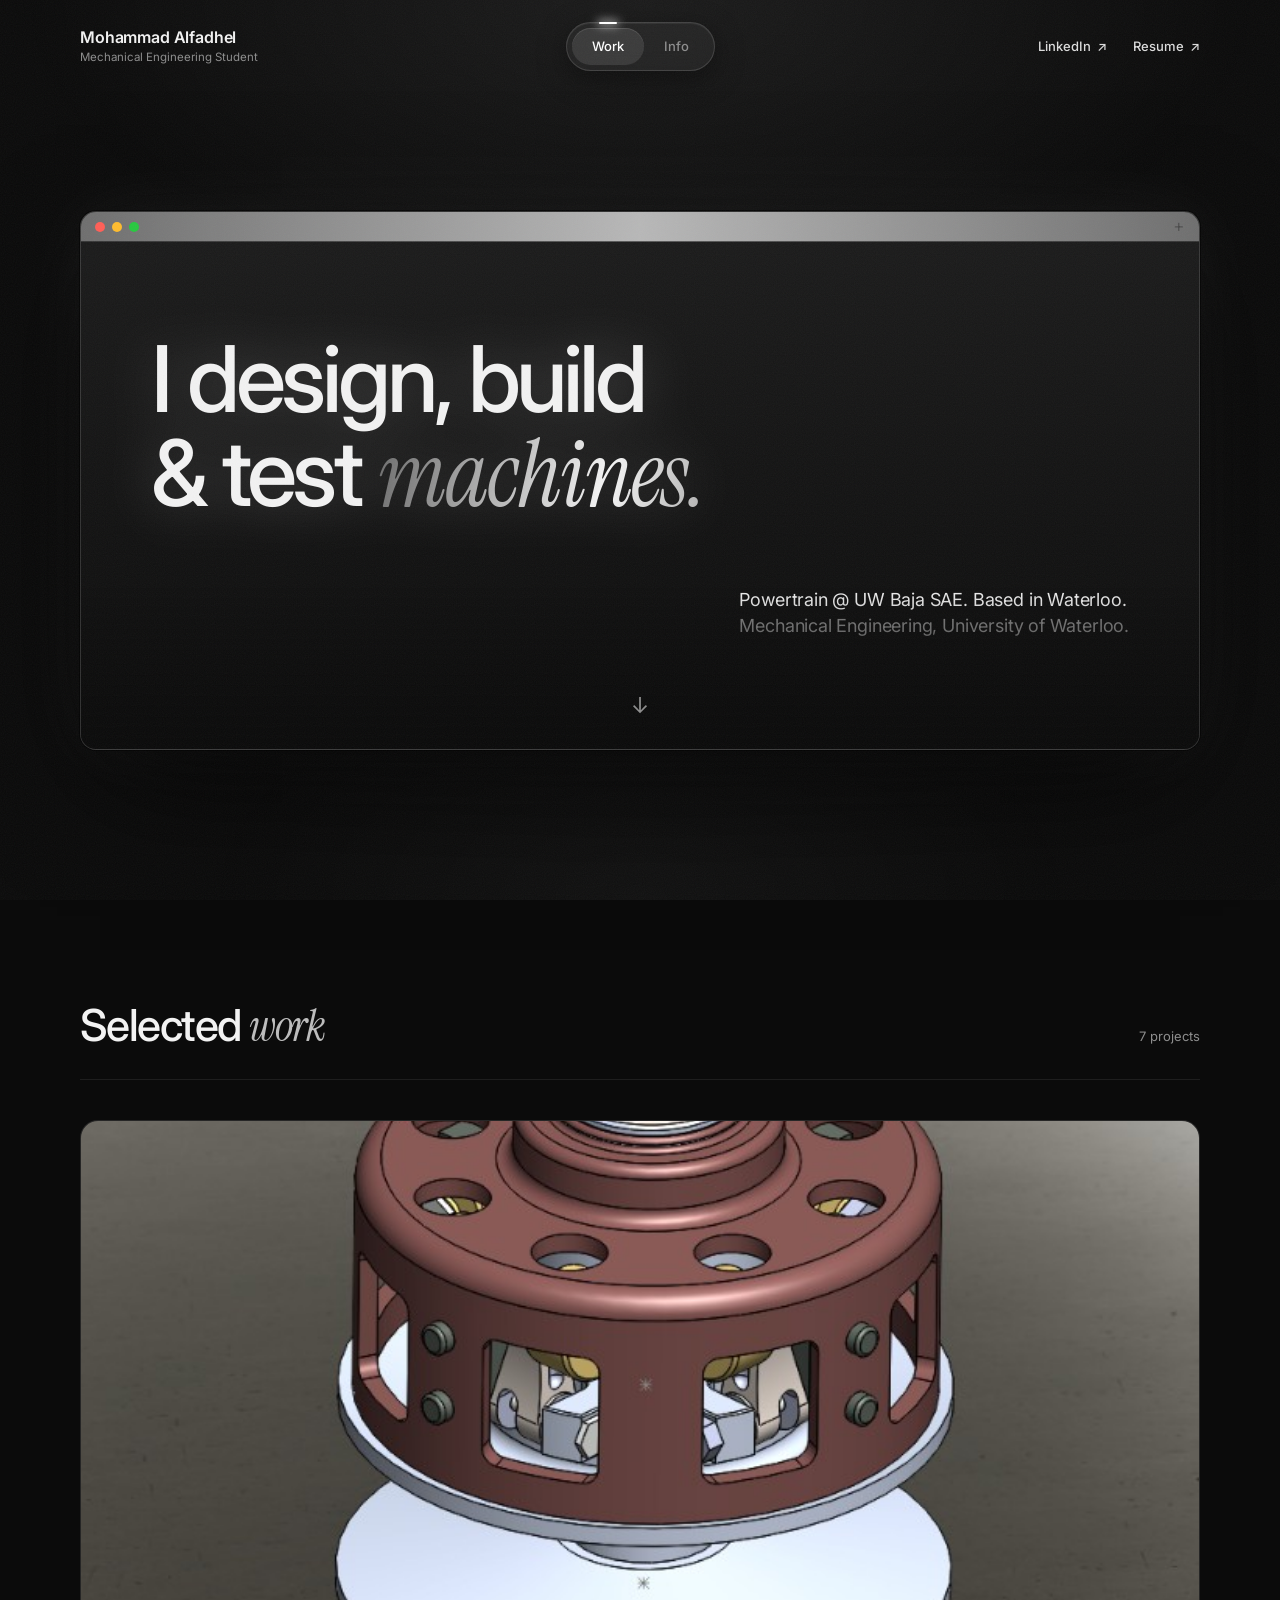
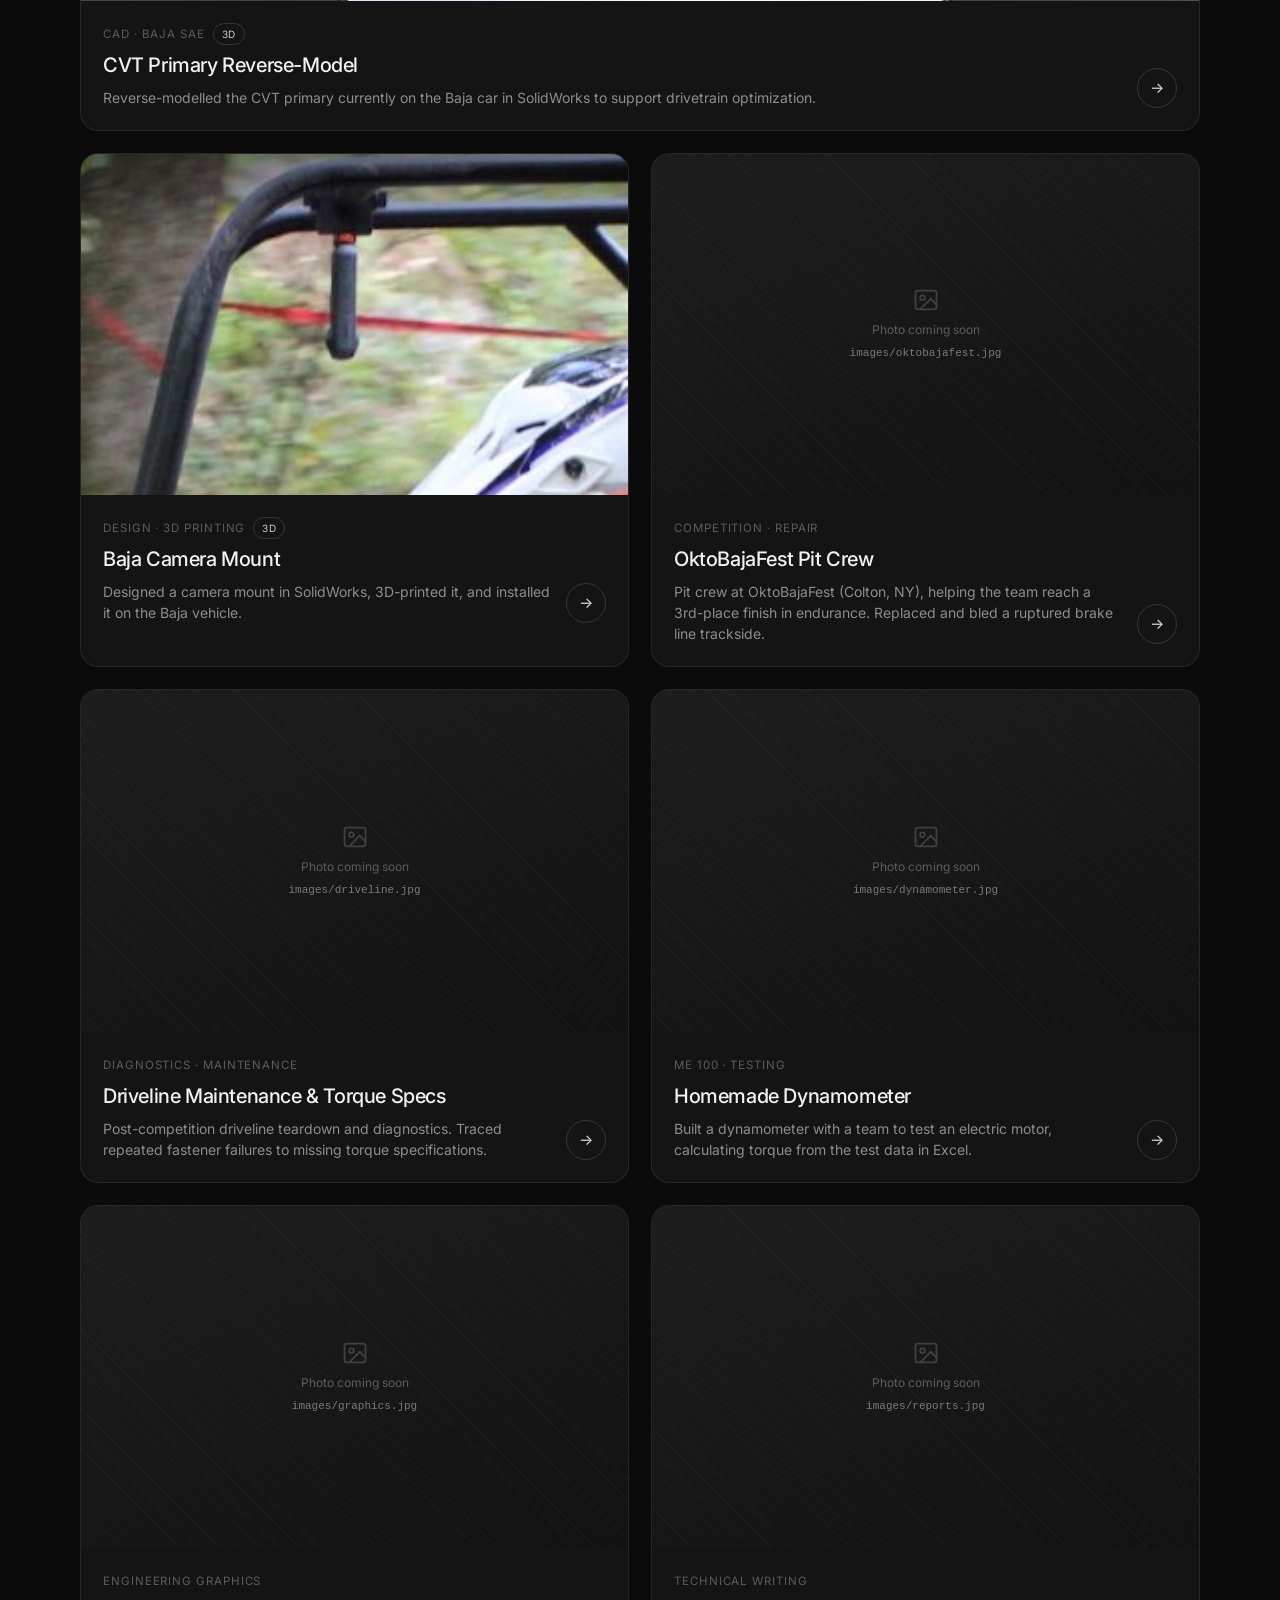
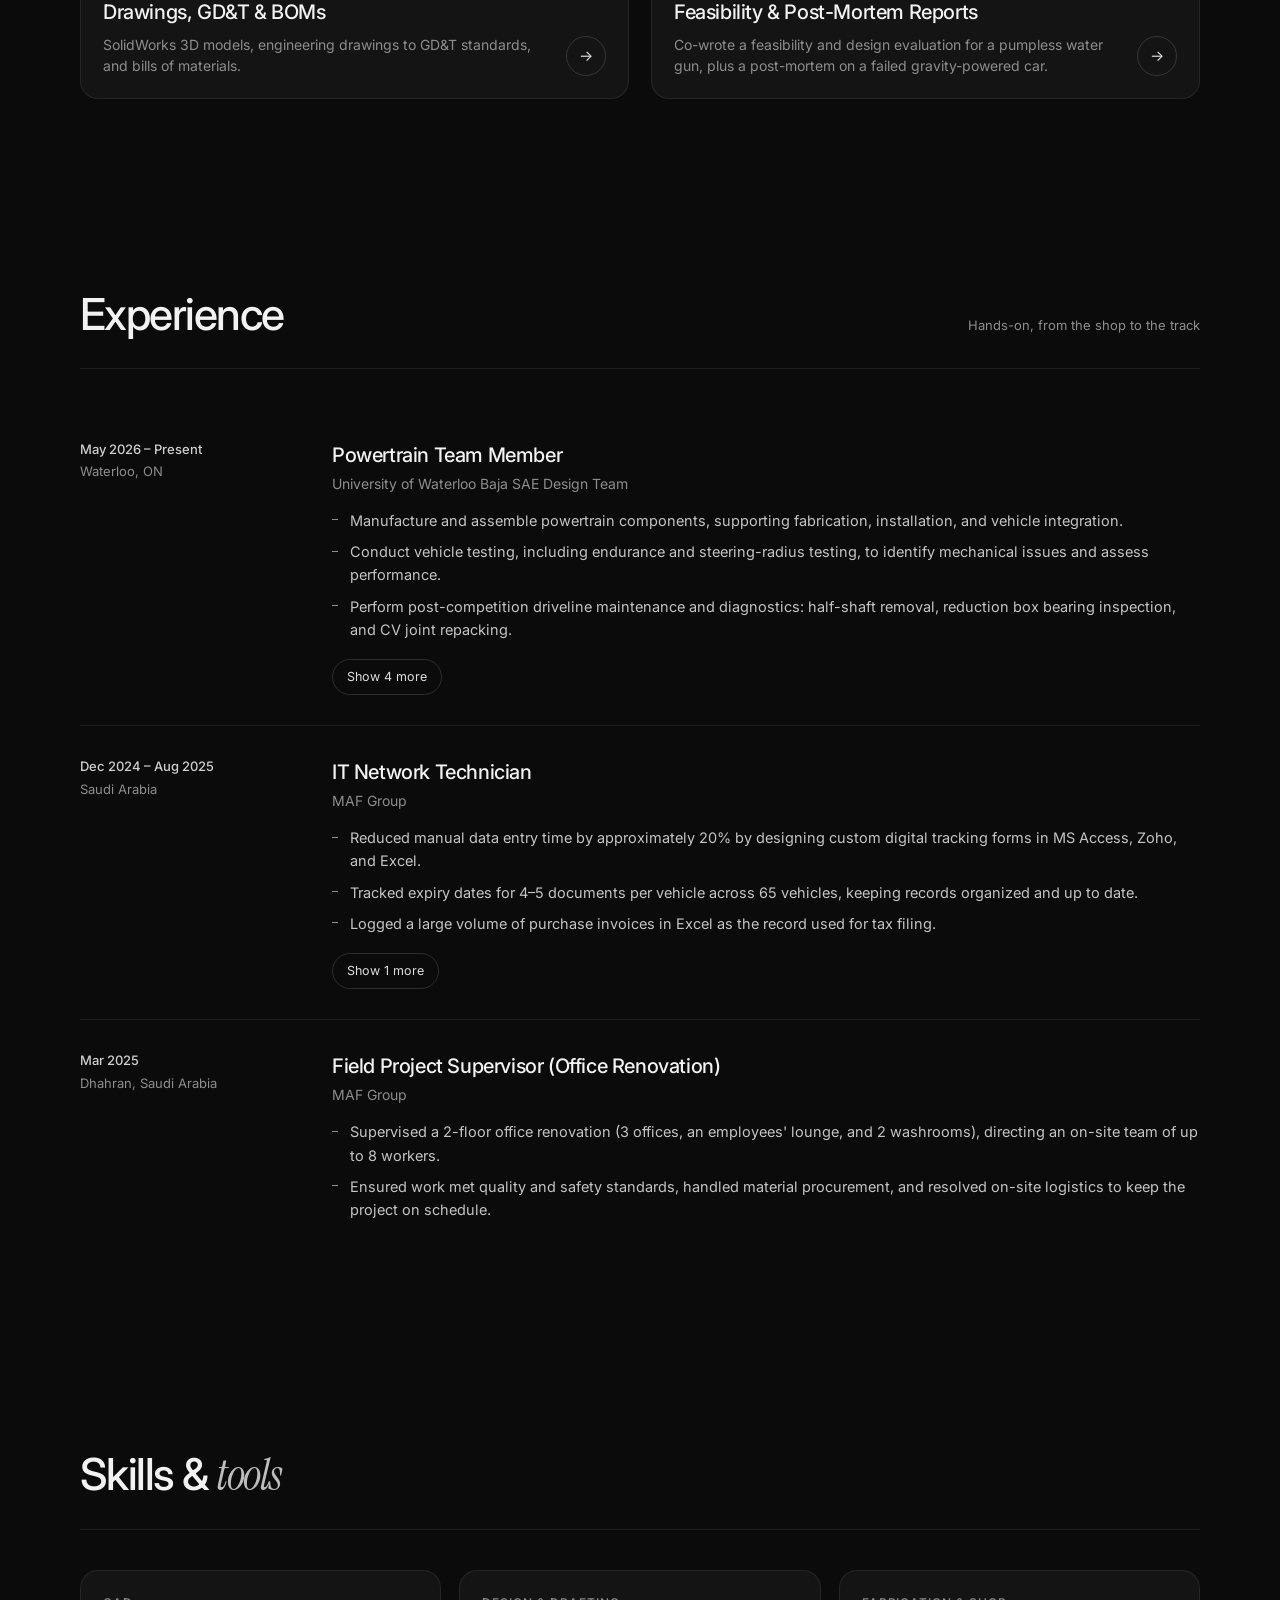
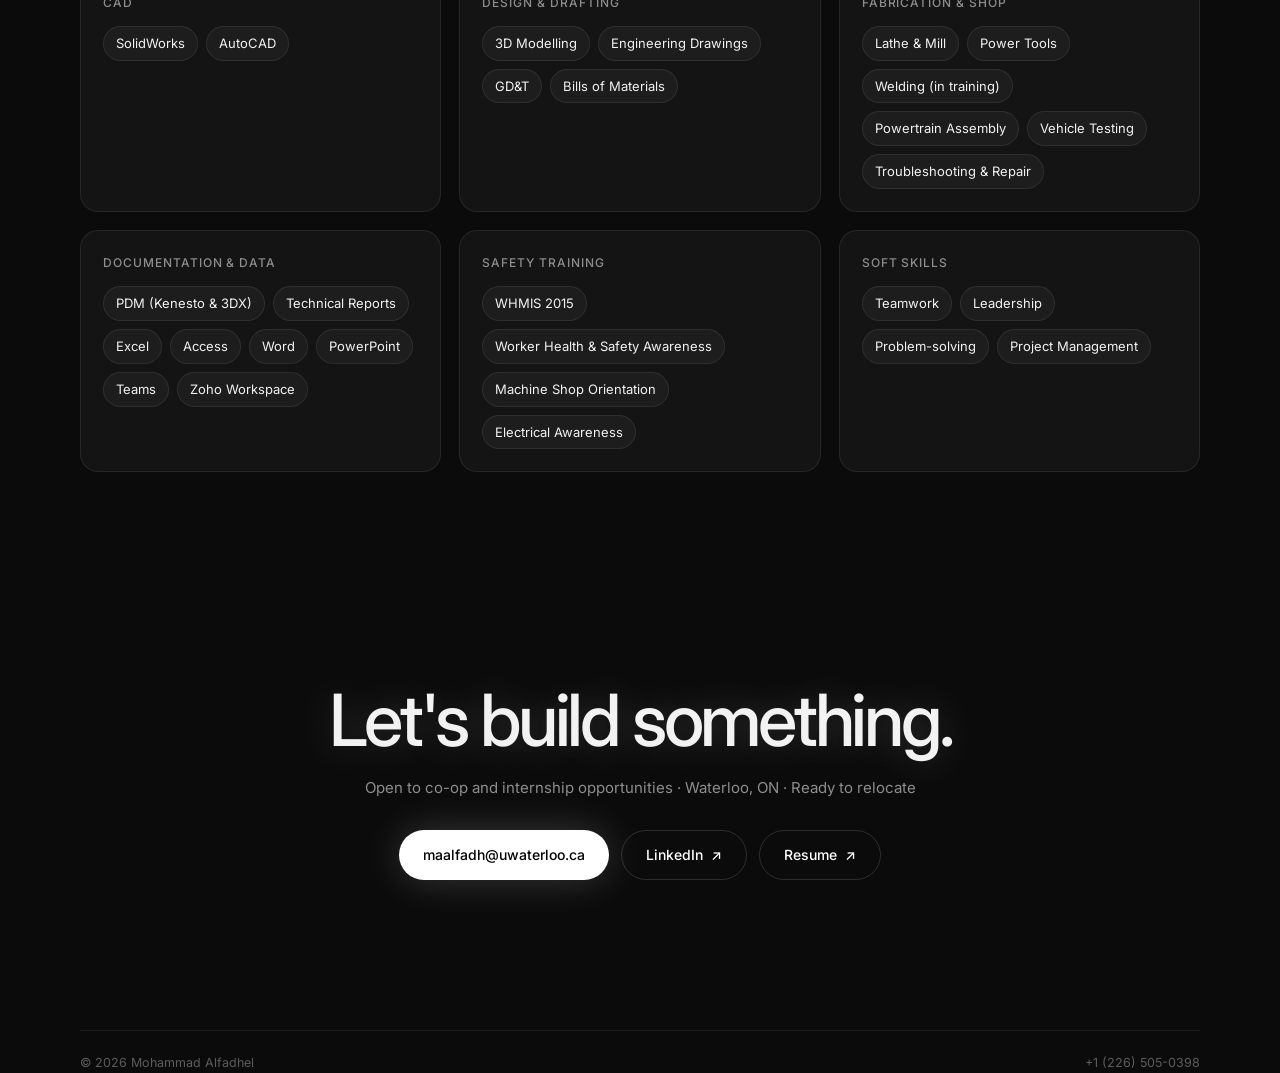
==== index.html @ 616f3f87 "Add files via upload" ====
<!doctype html>
<html lang="en">
<head>
  <meta charset="utf-8">
  <meta name="viewport" content="width=device-width, initial-scale=1">
  <title>Mohammad Alfadhel — Mechanical Engineering</title>
  <meta name="description" content="Portfolio of Mohammad Alfadhel, Mechanical Engineering student at the University of Waterloo and Baja SAE powertrain team member.">
  <link rel="icon" href="data:image/svg+xml,%3Csvg xmlns='http://www.w3.org/2000/svg' viewBox='0 0 32 32'%3E%3Crect width='32' height='32' rx='8' fill='%23111'/%3E%3Ctext x='16' y='22' font-family='Georgia' font-style='italic' font-size='18' fill='white' text-anchor='middle'%3EM%3C/text%3E%3C/svg%3E">
  <link rel="preconnect" href="https://fonts.googleapis.com">
  <link rel="preconnect" href="https://fonts.gstatic.com" crossorigin>
  <link href="https://fonts.googleapis.com/css2?family=Inter:wght@300;400;500;600&family=Instrument+Serif:ital@0;1&display=swap" rel="stylesheet">
  <link rel="stylesheet" href="css/style.css">
</head>
<body data-page="home">
  <header class="site-header" id="header"></header>

  <main>
    <section class="hero">
      <div class="wrap">
        <div class="browser">
          <div class="browser-bar"><i></i><i></i><i></i><b>+</b></div>
          <div class="browser-body">
            <h1 class="headline" id="hero-headline"></h1>
            <div class="hero-intro" id="hero-intro"></div>
          </div>
          <a class="scroll-cue" href="#work" aria-label="Scroll to work">↓</a>
        </div>
      </div>
    </section>

    <section id="work">
      <div class="wrap">
        <div class="section-head reveal"><h2>Selected <em>work</em></h2><span id="work-count"></span></div>
        <div class="grid" id="projects"></div>
      </div>
    </section>

    <section id="experience-section">
      <div class="wrap">
        <div class="section-head reveal"><h2>Experience</h2><span>Hands-on, from the shop to the track</span></div>
        <div class="timeline" id="experience"></div>
      </div>
    </section>

    <section>
      <div class="wrap">
        <div class="section-head reveal"><h2>Skills &amp; <em>tools</em></h2></div>
        <div class="skills" id="skills"></div>
      </div>
    </section>
  </main>

  <footer id="footer"></footer>

  <script src="js/data.js"></script>
  <script src="js/main.js"></script>
</body>
</html>
---- css/style.css ----
/* ================== Base ================== */
:root {
  --bg: #0b0b0b;
  --panel: #141414;
  --panel-2: #1a1a1a;
  --line: rgba(255, 255, 255, 0.08);
  --line-2: rgba(255, 255, 255, 0.14);
  --text: #f2f2f2;
  --muted: #8d8d8d;
  --dim: #5c5c5c;
  --radius: 18px;
  --sans: "Inter", system-ui, -apple-system, "Segoe UI", Roboto, sans-serif;
  --serif: "Instrument Serif", "Times New Roman", Georgia, serif;
  --ease: cubic-bezier(0.22, 1, 0.36, 1);
}

* { box-sizing: border-box; }
html { scroll-behavior: smooth; }
body {
  margin: 0;
  background: var(--bg);
  color: var(--text);
  font-family: var(--sans);
  font-size: 15px;
  line-height: 1.6;
  -webkit-font-smoothing: antialiased;
  overflow-x: hidden;
}
/* soft spotlight + grain */
body::before {
  content: "";
  position: fixed;
  inset: 0;
  pointer-events: none;
  z-index: -1;
  background:
    radial-gradient(ellipse 70% 50% at 50% 0%, rgba(255,255,255,0.07), transparent 70%),
    radial-gradient(ellipse 50% 40% at 50% 100%, rgba(255,255,255,0.03), transparent 70%);
}
body::after {
  content: "";
  position: fixed;
  inset: 0;
  pointer-events: none;
  z-index: 100;
  opacity: 0.05;
  background-image: url("data:image/svg+xml,%3Csvg xmlns='http://www.w3.org/2000/svg' width='160' height='160'%3E%3Cfilter id='n'%3E%3CfeTurbulence type='fractalNoise' baseFrequency='0.9' numOctaves='2' stitchTiles='stitch'/%3E%3C/filter%3E%3Crect width='100%25' height='100%25' filter='url(%23n)'/%3E%3C/svg%3E");
}
a { color: inherit; text-decoration: none; }
img { max-width: 100%; display: block; }
::selection { background: #fff; color: #000; }

.wrap { width: min(1120px, 100% - 48px); margin-inline: auto; }

/* ================== Header ================== */
.site-header {
  position: fixed;
  top: 0; left: 0; right: 0;
  z-index: 50;
  padding: 22px 0;
  transition: background 0.4s var(--ease), padding 0.4s var(--ease);
}
.site-header.scrolled {
  background: rgba(11, 11, 11, 0.7);
  backdrop-filter: blur(14px);
  -webkit-backdrop-filter: blur(14px);
  padding: 14px 0;
  border-bottom: 1px solid var(--line);
}
.header-inner {
  display: grid;
  grid-template-columns: 1fr auto 1fr;
  align-items: center;
  gap: 16px;
}
.brand { line-height: 1.25; }
.brand strong { display: block; font-weight: 600; font-size: 16px; letter-spacing: -0.01em; }
.brand span { font-size: 11.5px; color: var(--muted); }

.pill-nav {
  position: relative;
  display: flex;
  padding: 5px;
  border-radius: 999px;
  background: rgba(255, 255, 255, 0.05);
  border: 1px solid var(--line-2);
  box-shadow: inset 0 1px 0 rgba(255,255,255,0.06), 0 8px 30px rgba(0,0,0,0.4);
  backdrop-filter: blur(10px);
}
.pill-nav a {
  position: relative;
  z-index: 1;
  padding: 8px 20px;
  font-size: 13px;
  font-weight: 500;
  color: var(--muted);
  transition: color 0.3s;
}
.pill-nav a.active, .pill-nav a:hover { color: #fff; }
.pill-indicator {
  position: absolute;
  top: 5px; bottom: 5px;
  border-radius: 999px;
  background: rgba(255, 255, 255, 0.1);
  box-shadow: inset 0 1px 0 rgba(255,255,255,0.12);
  transition: left 0.45s var(--ease), width 0.45s var(--ease);
}
/* little glowing tick above the active tab, like the reference */
.pill-indicator::before {
  content: "";
  position: absolute;
  top: -6px; left: 50%;
  width: 18px; height: 2px;
  transform: translateX(-50%);
  border-radius: 2px;
  background: #fff;
  box-shadow: 0 0 10px 2px rgba(255,255,255,0.6);
}

.header-links { display: flex; justify-content: flex-end; gap: 26px; font-size: 13px; font-weight: 500; }
.header-links a { display: inline-flex; gap: 6px; align-items: center; color: #ddd; transition: color 0.2s; }
.header-links a:hover { color: #fff; }
.arrow { display: inline-block; transition: transform 0.3s var(--ease); }
a:hover .arrow { transform: translate(2px, -2px); }

/* ================== Hero ================== */
.hero {
  min-height: 100vh;
  display: flex;
  align-items: center;
  padding: 120px 0 60px;
}
.browser {
  position: relative;
  width: 100%;
  border-radius: 16px;
  background: linear-gradient(180deg, #1c1c1c, #121212 60%, #0e0e0e);
  border: 1px solid var(--line-2);
  box-shadow:
    0 0 0 1px rgba(0,0,0,0.6),
    0 40px 120px -20px rgba(0,0,0,0.9),
    0 0 80px -10px rgba(255,255,255,0.08);
  overflow: hidden;
  opacity: 0;
  transform: translateY(30px) scale(0.98);
  animation: rise 1.2s var(--ease) 0.15s forwards;
}
/* fade the bottom of the window into the page */
.browser::after {
  content: "";
  position: absolute;
  left: 0; right: 0; bottom: 0;
  height: 30%;
  background: linear-gradient(transparent, var(--bg));
  pointer-events: none;
}
.browser-bar {
  display: flex;
  align-items: center;
  gap: 7px;
  height: 30px;
  padding: 0 14px;
  background: linear-gradient(90deg, #6f6f6f, #b8b8b8 50%, #6f6f6f);
  border-bottom: 1px solid rgba(0,0,0,0.5);
}
.browser-bar i { width: 10px; height: 10px; border-radius: 50%; display: block; }
.browser-bar i:nth-child(1) { background: #ff5f57; }
.browser-bar i:nth-child(2) { background: #febc2e; }
.browser-bar i:nth-child(3) { background: #28c840; }
.browser-bar b { margin-left: auto; color: rgba(0,0,0,0.35); font-weight: 300; font-size: 18px; }

.browser-body { position: relative; padding: clamp(40px, 8vw, 90px) clamp(24px, 6vw, 70px) clamp(60px, 9vw, 110px); }

.headline {
  margin: 0;
  font-weight: 500;
  font-size: clamp(40px, 7.4vw, 92px);
  line-height: 1.02;
  letter-spacing: -0.045em;
  filter: drop-shadow(0 0 28px rgba(255,255,255,0.22));
}
.headline .line { display: block; overflow: hidden; padding-bottom: 0.08em; margin-bottom: -0.08em; }
.headline .line > span {
  display: inline-block;
  transform: translateY(105%);
  animation: lineUp 1.1s var(--ease) forwards;
}
.headline .line:nth-child(1) > span { animation-delay: 0.45s; }
.headline .line:nth-child(2) > span { animation-delay: 0.6s; }
.accent {
  font-family: var(--serif);
  font-style: italic;
  font-weight: 400;
  letter-spacing: -0.02em;
  padding-right: 0.08em;
  background: linear-gradient(100deg, #6b6b6b 0%, #f5f5f5 35%, #9a9a9a 55%, #e8e8e8 80%, #777 100%);
  background-size: 200% 100%;
  -webkit-background-clip: text;
  background-clip: text;
  color: transparent;
  text-shadow: none;
  animation: shine 6s linear infinite;
}

.hero-intro {
  margin: clamp(32px, 6vw, 64px) 0 0 auto;
  width: fit-content;
  max-width: 100%;
  font-size: clamp(15px, 1.5vw, 18px);
  line-height: 1.45;
  letter-spacing: -0.01em;
  opacity: 0;
  animation: fadeIn 1s var(--ease) 1s forwards;
}
.hero-intro p { margin: 0; }
.hero-intro .sub { color: var(--muted); }

.scroll-cue {
  position: absolute;
  left: 50%;
  bottom: 26px;
  z-index: 2;
  transform: translateX(-50%);
  color: var(--muted);
  font-size: 22px;
  opacity: 0;
  animation: fadeIn 1s 1.4s forwards, bob 2.2s ease-in-out 2s infinite;
}
.scroll-cue:hover { color: #fff; }

/* ================== Sections ================== */
section { padding: 90px 0; }
.section-head {
  display: flex;
  align-items: baseline;
  justify-content: space-between;
  gap: 16px;
  margin-bottom: 40px;
  padding-bottom: 18px;
  border-bottom: 1px solid var(--line);
}
.section-head h2 {
  margin: 0;
  font-size: clamp(28px, 4vw, 44px);
  font-weight: 500;
  letter-spacing: -0.035em;
}
.section-head h2 em { font-family: var(--serif); font-weight: 400; color: #bdbdbd; }
.section-head span { color: var(--muted); font-size: 13px; }

/* ================== Project cards ================== */
.grid {
  display: grid;
  grid-template-columns: repeat(2, 1fr);
  gap: 22px;
}
.card {
  --mx: 50%; --my: 50%;
  position: relative;
  display: block;
  border-radius: var(--radius);
  background: var(--panel);
  border: 1px solid var(--line);
  overflow: hidden;
  transition: transform 0.5s var(--ease), border-color 0.3s, box-shadow 0.5s var(--ease);
}
.card:first-child { grid-column: 1 / -1; }
.card:first-child .card-media { aspect-ratio: 21 / 9; }
.card::before {
  content: "";
  position: absolute;
  inset: 0;
  z-index: 2;
  pointer-events: none;
  background: radial-gradient(400px circle at var(--mx) var(--my), rgba(255,255,255,0.09), transparent 45%);
  opacity: 0;
  transition: opacity 0.3s;
}
.card:hover { transform: translateY(-6px); border-color: var(--line-2); box-shadow: 0 30px 60px -20px rgba(0,0,0,0.8); }
.card:hover::before { opacity: 1; }
.card-media { aspect-ratio: 16 / 10; overflow: hidden; background: var(--panel-2); }
.card-media img, .card-media .ph { width: 100%; height: 100%; object-fit: cover; transition: transform 0.9s var(--ease); }
.card:hover .card-media img, .card:hover .card-media .ph { transform: scale(1.05); }
.card-body { padding: 20px 22px 22px; display: flex; justify-content: space-between; gap: 16px; align-items: flex-end; }
.card-body h3 { margin: 4px 0 6px; font-size: 20px; font-weight: 500; letter-spacing: -0.02em; }
.card-body p { margin: 0; color: var(--muted); font-size: 14px; line-height: 1.5; }
.tag { font-size: 11.5px; text-transform: uppercase; letter-spacing: 0.08em; color: var(--dim); }
.badge3d {
  display: inline-block;
  margin-left: 8px;
  padding: 2px 8px;
  border: 1px solid var(--line-2);
  border-radius: 99px;
  font-size: 10px;
  color: #ccc;
  letter-spacing: 0.05em;
}
.card-go {
  flex: none;
  width: 40px; height: 40px;
  border-radius: 50%;
  display: grid;
  place-items: center;
  border: 1px solid var(--line-2);
  color: #ddd;
  transition: background 0.3s, color 0.3s, transform 0.4s var(--ease);
}
.card:hover .card-go { background: #fff; color: #000; transform: rotate(-45deg); }

/* image placeholder (shown until a real photo is added) */
.ph {
  display: grid;
  place-items: center;
  align-content: center;
  gap: 6px;
  width: 100%;
  height: 100%;
  min-height: 140px;
  color: var(--dim);
  font-size: 12px;
  text-align: center;
  padding: 16px;
  background:
    repeating-linear-gradient(45deg, rgba(255,255,255,0.025) 0 1px, transparent 1px 14px),
    linear-gradient(160deg, #1d1d1d, #121212);
}
.ph svg { width: 28px; height: 28px; opacity: 0.6; }
.ph code { font-family: ui-monospace, Consolas, monospace; color: #7a7a7a; font-size: 11px; }

/* ================== Experience ================== */
.timeline { position: relative; }
.job {
  display: grid;
  grid-template-columns: 220px 1fr;
  gap: 32px;
  padding: 30px 0;
  border-bottom: 1px solid var(--line);
}
.job:last-child { border-bottom: 0; }
.job-meta { color: var(--muted); font-size: 13px; }
.job-meta .dates { color: #cfcfcf; font-weight: 500; display: block; margin-bottom: 2px; }
.job h3 { margin: 0; font-size: 20px; font-weight: 500; letter-spacing: -0.02em; }
.job .org { color: var(--muted); font-size: 14px; margin: 2px 0 14px; }
.job ul { margin: 0; padding: 0; list-style: none; }
.job li { position: relative; padding-left: 18px; margin: 8px 0; color: #c4c4c4; font-size: 14.5px; }
.job li::before { content: ""; position: absolute; left: 0; top: 0.72em; width: 6px; height: 1px; background: var(--muted); }
.job.collapsed li:nth-child(n+4) { display: none; }
.more-btn {
  margin-top: 10px;
  padding: 7px 14px;
  font: inherit;
  font-size: 12.5px;
  color: #ddd;
  background: transparent;
  border: 1px solid var(--line-2);
  border-radius: 99px;
  cursor: pointer;
  transition: background 0.2s;
}
.more-btn:hover { background: rgba(255,255,255,0.08); }

/* ================== Skills ================== */
.skills { display: grid; grid-template-columns: repeat(3, 1fr); gap: 18px; }
.skill-group {
  padding: 22px;
  border-radius: var(--radius);
  background: var(--panel);
  border: 1px solid var(--line);
}
.skill-group h4 { margin: 0 0 14px; font-size: 12px; font-weight: 500; text-transform: uppercase; letter-spacing: 0.08em; color: var(--muted); }
.chips { display: flex; flex-wrap: wrap; gap: 8px; }
.chip {
  padding: 6px 12px;
  border-radius: 99px;
  font-size: 13px;
  background: rgba(255,255,255,0.04);
  border: 1px solid var(--line);
  transition: background 0.25s, border-color 0.25s, transform 0.25s var(--ease);
}
.chip:hover { background: rgba(255,255,255,0.1); border-color: var(--line-2); transform: translateY(-2px); }

/* ================== Footer / contact ================== */
.contact { text-align: center; padding: 120px 0 60px; }
.contact h2 {
  margin: 0 0 18px;
  font-size: clamp(36px, 6vw, 72px);
  font-weight: 500;
  letter-spacing: -0.045em;
  line-height: 1.05;
  text-shadow: 0 0 40px rgba(255,255,255,0.2);
}
.contact p { color: var(--muted); margin: 0 0 30px; }
.btn {
  display: inline-flex;
  align-items: center;
  gap: 8px;
  padding: 13px 24px;
  border-radius: 99px;
  font-weight: 500;
  font-size: 14px;
  background: #fff;
  color: #000;
  box-shadow: 0 0 40px rgba(255,255,255,0.18);
  transition: transform 0.3s var(--ease), box-shadow 0.3s;
}
.btn:hover { transform: translateY(-2px); box-shadow: 0 0 60px rgba(255,255,255,0.3); }
.btn.ghost { background: transparent; color: #fff; border: 1px solid var(--line-2); box-shadow: none; }
.btn.ghost:hover { background: rgba(255,255,255,0.06); }
.btn-row { display: flex; gap: 12px; justify-content: center; flex-wrap: wrap; }
.footer-bar {
  display: flex;
  justify-content: space-between;
  gap: 16px;
  flex-wrap: wrap;
  margin-top: 90px;
  padding-top: 22px;
  border-top: 1px solid var(--line);
  color: var(--dim);
  font-size: 12.5px;
}
.footer-bar a:hover { color: #fff; }

/* ================== Project page ================== */
.project-hero { padding: 150px 0 40px; }
.back { display: inline-flex; gap: 8px; color: var(--muted); font-size: 13px; margin-bottom: 30px; transition: color 0.2s; }
.back:hover { color: #fff; }
.project-hero h1 {
  margin: 8px 0 18px;
  font-size: clamp(38px, 6.5vw, 80px);
  font-weight: 500;
  letter-spacing: -0.045em;
  line-height: 1.02;
  text-shadow: 0 0 40px rgba(255,255,255,0.2);
}
.project-hero .lead { max-width: 680px; color: #bdbdbd; font-size: clamp(16px, 1.6vw, 19px); margin: 0; }
.facts {
  display: grid;
  grid-template-columns: repeat(3, 1fr);
  margin: 46px 0 0;
  border-top: 1px solid var(--line);
  border-bottom: 1px solid var(--line);
}
.facts div { padding: 18px 0; }
.facts div + div { padding-left: 24px; border-left: 1px solid var(--line); }
.facts dt { font-size: 11.5px; text-transform: uppercase; letter-spacing: 0.08em; color: var(--dim); margin-bottom: 4px; }
.facts dd { margin: 0; font-size: 14.5px; }
.project-cover { margin: 40px 0 0; border-radius: var(--radius); overflow: hidden; border: 1px solid var(--line); aspect-ratio: 16 / 8; background: var(--panel-2); }
.project-cover img, .project-cover .ph { width: 100%; height: 100%; object-fit: cover; }

.story { padding: 70px 0 20px; }
.story-row {
  display: grid;
  grid-template-columns: 220px 1fr;
  gap: 32px;
  padding: 30px 0;
  border-top: 1px solid var(--line);
}
.story-row h3 { margin: 0; font-size: 13px; font-weight: 500; text-transform: uppercase; letter-spacing: 0.08em; color: var(--muted); }
.story-row h3 span { color: var(--dim); margin-right: 10px; }
.story-row p { margin: 0; font-size: clamp(17px, 1.8vw, 22px); line-height: 1.5; letter-spacing: -0.015em; color: #e6e6e6; }

.gallery { display: grid; grid-template-columns: repeat(2, 1fr); gap: 18px; }
.gallery figure { margin: 0; border-radius: 14px; overflow: hidden; border: 1px solid var(--line); aspect-ratio: 4 / 3; background: var(--panel-2); }
.gallery img, .gallery .ph { width: 100%; height: 100%; object-fit: cover; }

/* 3D viewer */
.viewer {
  position: relative;
  border-radius: var(--radius);
  overflow: hidden;
  border: 1px solid var(--line-2);
  aspect-ratio: 16 / 9;
  background: radial-gradient(ellipse at 50% 40%, #262626, #0d0d0d 75%);
  box-shadow: 0 0 80px -20px rgba(255,255,255,0.08);
}
.viewer canvas { display: block; width: 100% !important; height: 100% !important; cursor: grab; touch-action: none; }
.viewer canvas:active { cursor: grabbing; }
.viewer-hint {
  position: absolute;
  left: 50%; bottom: 16px;
  transform: translateX(-50%);
  padding: 6px 14px;
  border-radius: 99px;
  font-size: 12px;
  color: #bbb;
  background: rgba(0,0,0,0.5);
  border: 1px solid var(--line);
  backdrop-filter: blur(8px);
  pointer-events: none;
  white-space: nowrap;
  transition: opacity 0.5s;
}
.viewer-msg { position: absolute; inset: 0; display: grid; place-items: center; text-align: center; padding: 20px; color: var(--muted); font-size: 14px; }
.viewer-msg strong { display: block; color: #ddd; font-weight: 500; margin-bottom: 6px; font-size: 16px; }
.viewer-reset {
  position: absolute;
  top: 14px; right: 14px;
  padding: 6px 12px;
  font: inherit;
  font-size: 12px;
  color: #ddd;
  background: rgba(0,0,0,0.5);
  border: 1px solid var(--line-2);
  border-radius: 99px;
  cursor: pointer;
}
.viewer-reset:hover { background: rgba(255,255,255,0.1); }

.pager { display: grid; grid-template-columns: 1fr 1fr; gap: 18px; padding: 70px 0 0; }
.pager a {
  padding: 24px;
  border-radius: var(--radius);
  border: 1px solid var(--line);
  background: var(--panel);
  transition: border-color 0.3s, transform 0.4s var(--ease);
}
.pager a:hover { border-color: var(--line-2); transform: translateY(-4px); }
.pager a.next { text-align: right; }
.pager small { color: var(--dim); text-transform: uppercase; letter-spacing: 0.08em; font-size: 11px; }
.pager strong { display: block; margin-top: 6px; font-weight: 500; font-size: 18px; letter-spacing: -0.02em; }

/* ================== Info page ================== */
.about { display: grid; grid-template-columns: 1fr 1.4fr; gap: 50px; align-items: start; }
.portrait { border-radius: var(--radius); overflow: hidden; border: 1px solid var(--line); aspect-ratio: 4 / 5; background: var(--panel-2); }
.portrait img, .portrait .ph { width: 100%; height: 100%; object-fit: cover; }
.about-text p { font-size: clamp(17px, 1.7vw, 21px); line-height: 1.55; letter-spacing: -0.015em; color: #dcdcdc; margin: 0 0 20px; }
.about-text p.muted { color: var(--muted); font-size: 15px; }
.edu {
  display: flex;
  justify-content: space-between;
  gap: 20px;
  flex-wrap: wrap;
  padding: 26px;
  border-radius: var(--radius);
  background: var(--panel);
  border: 1px solid var(--line);
}
.edu h3 { margin: 0 0 4px; font-weight: 500; font-size: 20px; letter-spacing: -0.02em; }
.edu p { margin: 0; color: var(--muted); }
.edu .right { text-align: right; color: var(--muted); font-size: 14px; }

/* ================== Scroll reveal ================== */
.reveal { opacity: 0; transform: translateY(36px); transition: opacity 1s var(--ease), transform 1s var(--ease); transition-delay: var(--d, 0s); }
.reveal.in { opacity: 1; transform: none; }

/* page fade */
.page-fade { animation: fadeIn 0.6s var(--ease); }
body.leaving main, body.leaving footer { opacity: 0; transform: translateY(-10px); transition: opacity 0.35s, transform 0.35s; }

@keyframes rise { to { opacity: 1; transform: none; } }
@keyframes lineUp { to { transform: none; } }
@keyframes fadeIn { from { opacity: 0; } to { opacity: 1; } }
@keyframes bob { 0%, 100% { transform: translate(-50%, 0); } 50% { transform: translate(-50%, 8px); } }
@keyframes shine { to { background-position: -200% 0; } }

/* ================== Responsive ================== */
@media (max-width: 860px) {
  .grid, .gallery, .skills { grid-template-columns: 1fr; }
  .card:first-child .card-media { aspect-ratio: 16 / 10; }
  .job, .story-row, .about { grid-template-columns: 1fr; gap: 10px; }
  .about { gap: 30px; }
  .portrait { max-width: 360px; }
  .facts { grid-template-columns: 1fr; }
  .facts div + div { padding-left: 0; border-left: 0; border-top: 1px solid var(--line); }
  .viewer { aspect-ratio: 4 / 3; }
}
@media (max-width: 640px) {
  .wrap { width: calc(100% - 32px); }
  .header-inner { grid-template-columns: 1fr auto; }
  .header-links { display: none; }
  .brand span { display: none; }
  .pill-nav a { padding: 7px 14px; }
  .hero { min-height: auto; padding-top: 100px; }
  .browser-body { padding-bottom: 80px; }
  .hero-intro { margin-left: 0; }
  section { padding: 64px 0; }
  .pager { grid-template-columns: 1fr; }
  .card-body { padding: 16px 18px 18px; }
}

@media (prefers-reduced-motion: reduce) {
  *, *::before, *::after { animation-duration: 0.01ms !important; animation-delay: 0s !important; transition-duration: 0.01ms !important; }
  .reveal { opacity: 1; transform: none; }
  .headline .line > span, .browser, .hero-intro, .scroll-cue { opacity: 1; transform: none; }
  html { scroll-behavior: auto; }
}
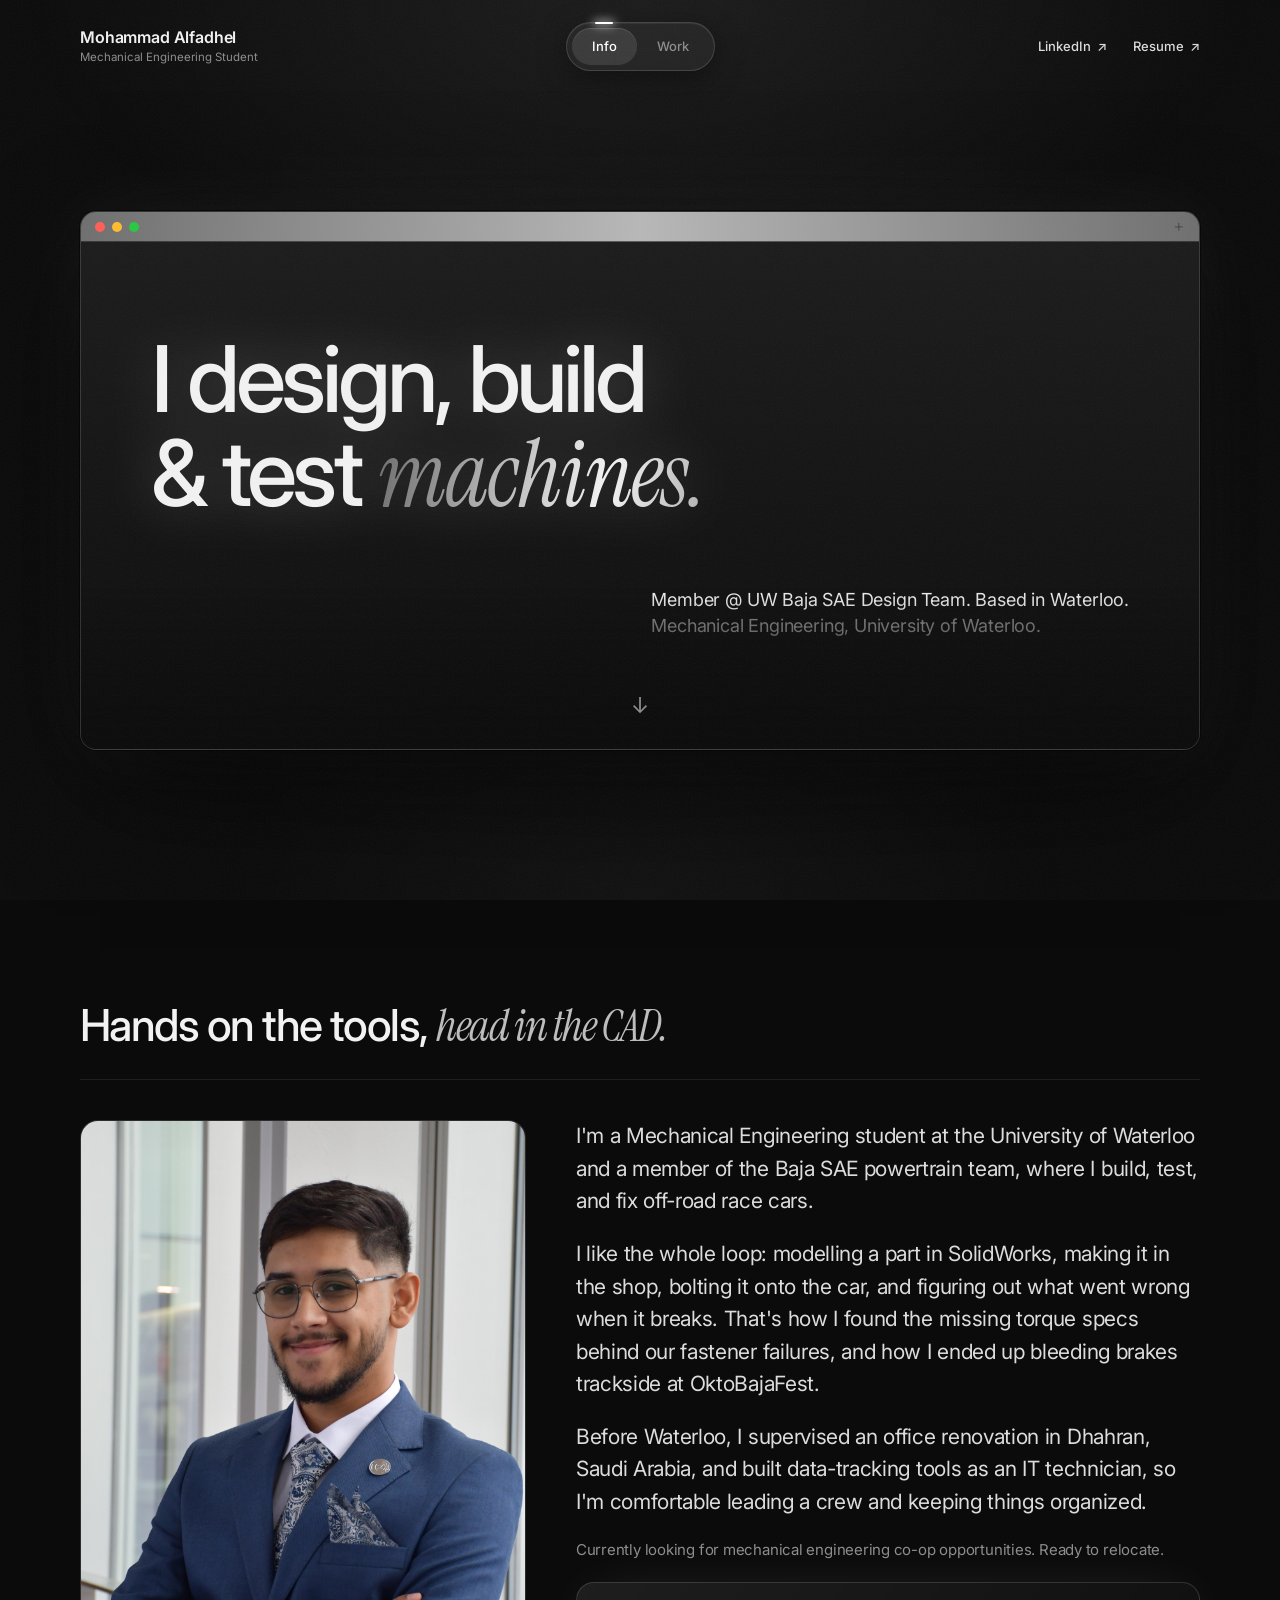
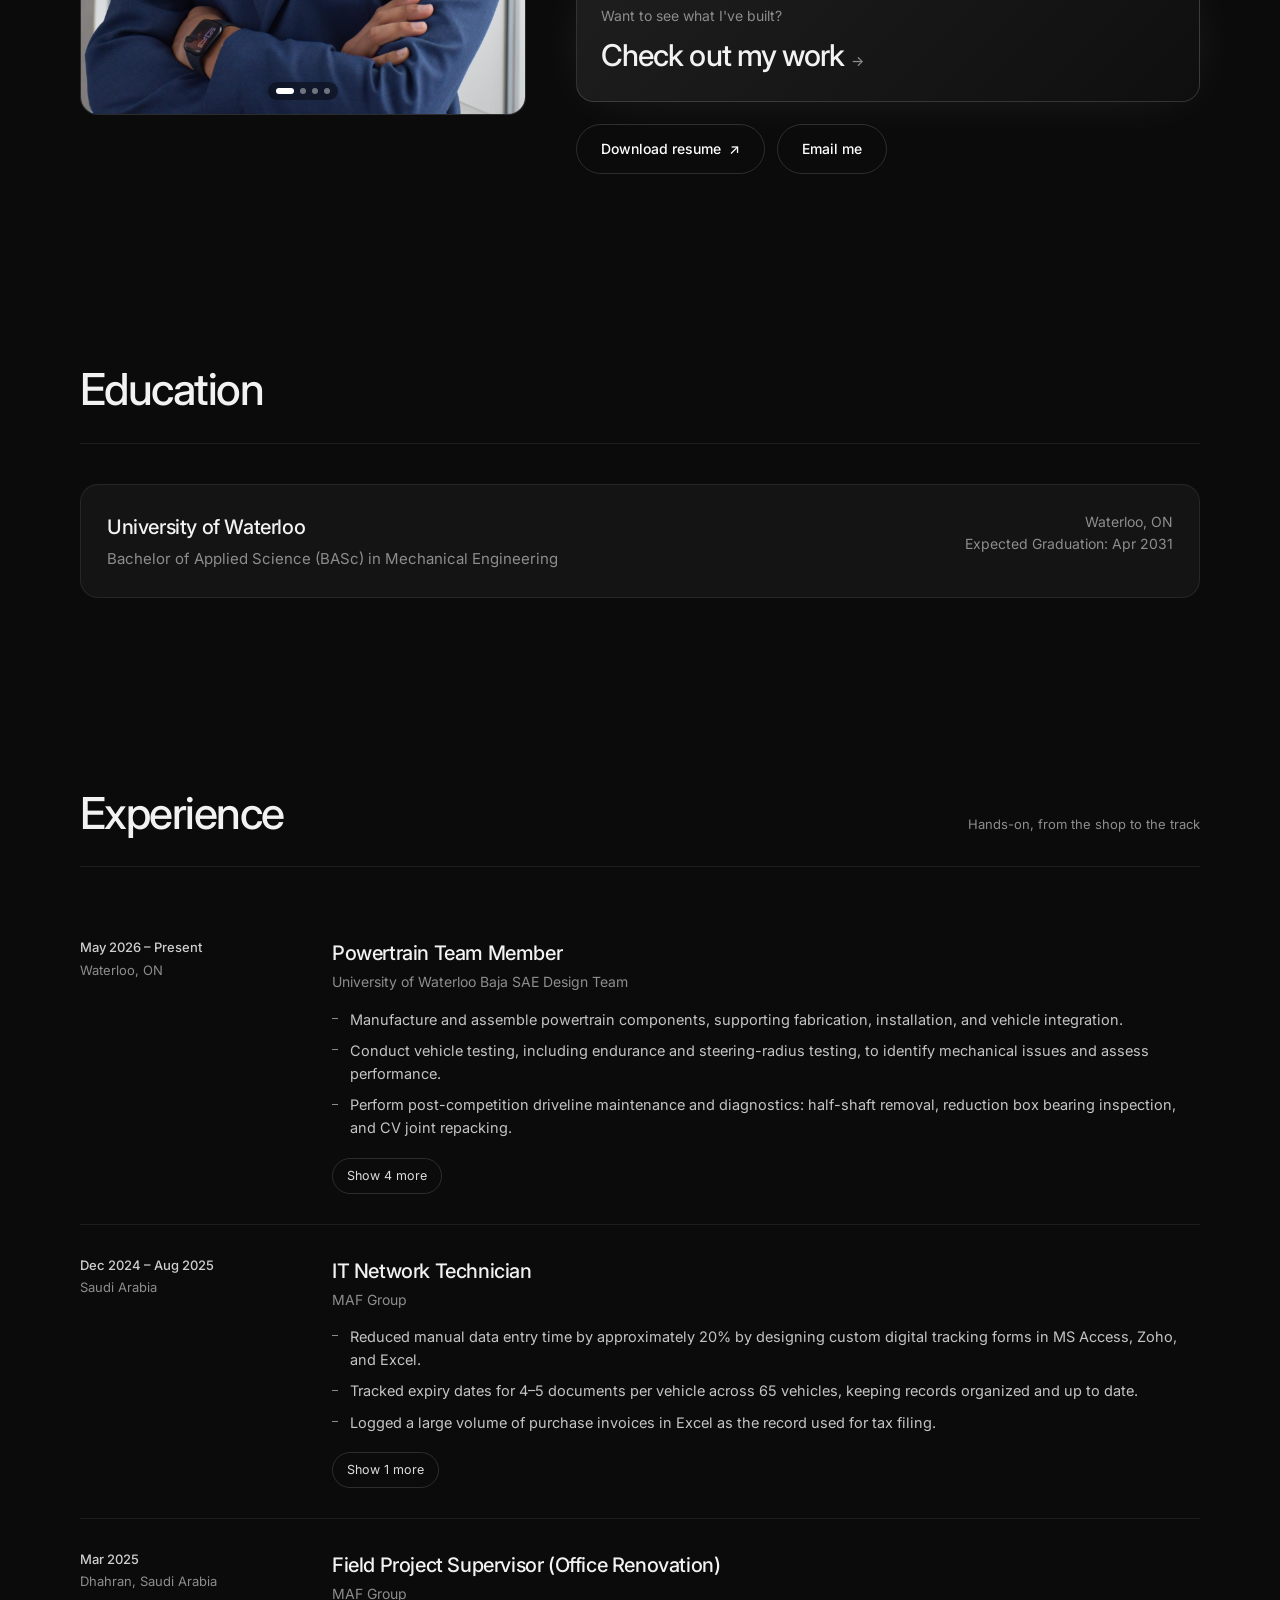
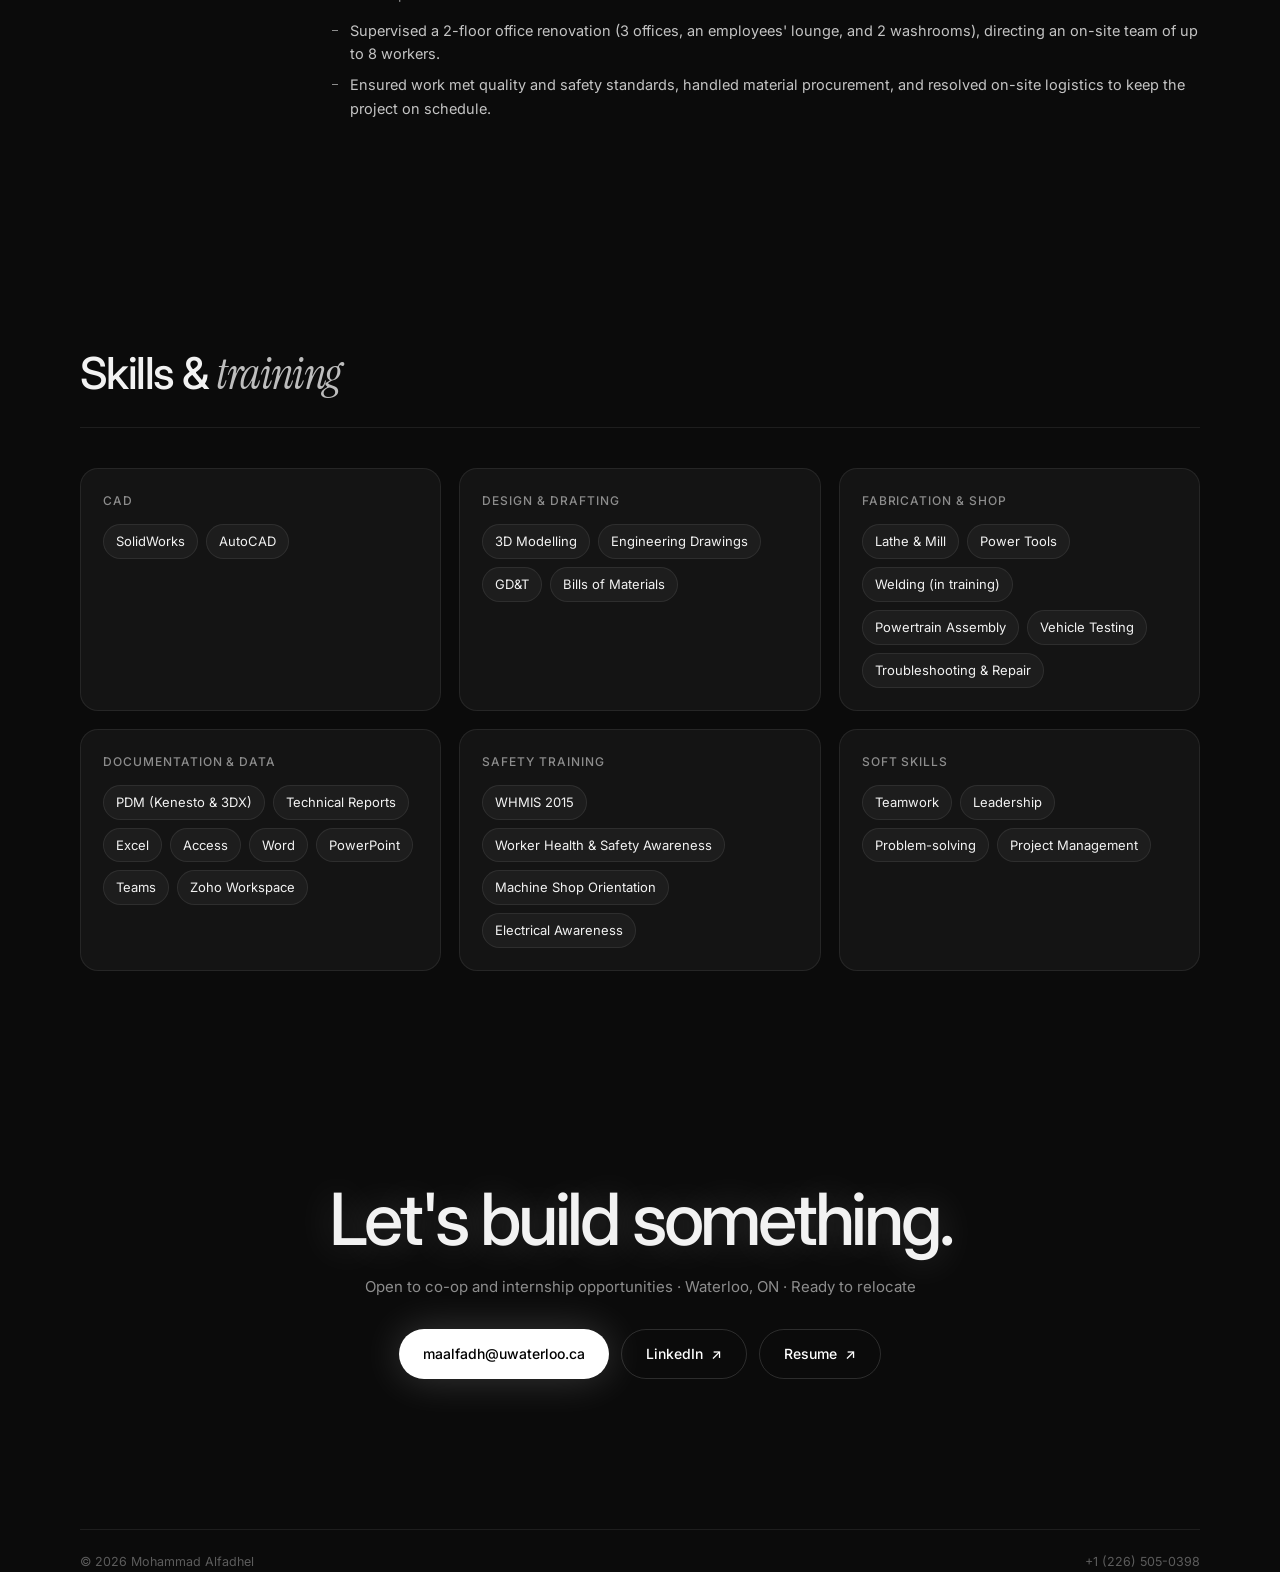
==== commit 83240dc9: "Version 2 Info is now the first page visitors see. It opens with the "I design, build & test machine" ====
--- a/index.html
+++ b/index.html
@@ -4,14 +4,14 @@
   <meta charset="utf-8">
   <meta name="viewport" content="width=device-width, initial-scale=1">
   <title>Mohammad Alfadhel — Mechanical Engineering</title>
-  <meta name="description" content="Portfolio of Mohammad Alfadhel, Mechanical Engineering student at the University of Waterloo and Baja SAE powertrain team member.">
+  <meta name="description" content="Portfolio of Mohammad Alfadhel, Mechanical Engineering student at the University of Waterloo and member of the UW Baja SAE Design Team.">
   <link rel="icon" href="data:image/svg+xml,%3Csvg xmlns='http://www.w3.org/2000/svg' viewBox='0 0 32 32'%3E%3Crect width='32' height='32' rx='8' fill='%23111'/%3E%3Ctext x='16' y='22' font-family='Georgia' font-style='italic' font-size='18' fill='white' text-anchor='middle'%3EM%3C/text%3E%3C/svg%3E">
   <link rel="preconnect" href="https://fonts.googleapis.com">
   <link rel="preconnect" href="https://fonts.gstatic.com" crossorigin>
   <link href="https://fonts.googleapis.com/css2?family=Inter:wght@300;400;500;600&family=Instrument+Serif:ital@0;1&display=swap" rel="stylesheet">
   <link rel="stylesheet" href="css/style.css">
 </head>
-<body data-page="home">
+<body data-page="info">
   <header class="site-header" id="header"></header>
 
   <main>
@@ -23,19 +23,45 @@
             <h1 class="headline" id="hero-headline"></h1>
             <div class="hero-intro" id="hero-intro"></div>
           </div>
-          <a class="scroll-cue" href="#work" aria-label="Scroll to work">↓</a>
+          <a class="scroll-cue" href="#about" aria-label="Scroll to about">↓</a>
         </div>
       </div>
     </section>
 
-    <section id="work">
+    <section id="about">
       <div class="wrap">
-        <div class="section-head reveal"><h2>Selected <em>work</em></h2><span id="work-count"></span></div>
-        <div class="grid" id="projects"></div>
+        <div class="section-head reveal"><h2>Hands on the tools, <em>head in the CAD.</em></h2></div>
+        <div class="about">
+          <div class="portrait reveal" id="portrait"></div>
+          <div class="about-text reveal">
+            <!-- Edit your bio here -->
+            <p>I'm a Mechanical Engineering student at the University of Waterloo and a member of the Baja SAE powertrain team, where I build, test, and fix off-road race cars.</p>
+            <p>I like the whole loop: modelling a part in SolidWorks, making it in the shop, bolting it onto the car, and figuring out what went wrong when it breaks. That's how I found the missing torque specs behind our fastener failures, and how I ended up bleeding brakes trackside at OktoBajaFest.</p>
+            <p>Before Waterloo, I supervised an office renovation in Dhahran, Saudi Arabia, and built data-tracking tools as an IT technician, so I'm comfortable leading a crew and keeping things organized.</p>
+            <p class="muted">Currently looking for mechanical engineering co-op opportunities. Ready to relocate.</p>
+
+            <a class="work-cta" href="work.html">
+              <span>Want to see what I've built?</span>
+              <strong>Check out my work <span class="go">→</span></strong>
+            </a>
+
+            <div class="btn-row" style="justify-content:flex-start">
+              <a class="btn ghost" href="resume.pdf" target="_blank" rel="noopener">Download resume <span class="arrow">↗</span></a>
+              <a class="btn ghost" href="mailto:maalfadh@uwaterloo.ca">Email me</a>
+            </div>
+          </div>
+        </div>
       </div>
     </section>
 
-    <section id="experience-section">
+    <section>
+      <div class="wrap">
+        <div class="section-head reveal"><h2>Education</h2></div>
+        <div class="edu reveal" id="edu"></div>
+      </div>
+    </section>
+
+    <section>
       <div class="wrap">
         <div class="section-head reveal"><h2>Experience</h2><span>Hands-on, from the shop to the track</span></div>
         <div class="timeline" id="experience"></div>
@@ -44,7 +70,7 @@
 
     <section>
       <div class="wrap">
-        <div class="section-head reveal"><h2>Skills &amp; <em>tools</em></h2></div>
+        <div class="section-head reveal"><h2>Skills &amp; <em>training</em></h2></div>
         <div class="skills" id="skills"></div>
       </div>
     </section>
--- a/css/style.css
+++ b/css/style.css
@@ -264,8 +264,10 @@
   overflow: hidden;
   transition: transform 0.5s var(--ease), border-color 0.3s, box-shadow 0.5s var(--ease);
 }
-.card:first-child { grid-column: 1 / -1; }
-.card:first-child .card-media { aspect-ratio: 21 / 9; }
+/* first project is featured: photo on the left, text on the right */
+.card:first-child { grid-column: 1 / -1; display: grid; grid-template-columns: 1.5fr 1fr; }
+.card:first-child .card-body { flex-direction: column; align-items: flex-start; justify-content: flex-end; padding: 32px; }
+.card:first-child .card-body h3 { font-size: 28px; }
 .card::before {
   content: "";
   position: absolute;
@@ -278,7 +280,7 @@
 }
 .card:hover { transform: translateY(-6px); border-color: var(--line-2); box-shadow: 0 30px 60px -20px rgba(0,0,0,0.8); }
 .card:hover::before { opacity: 1; }
-.card-media { aspect-ratio: 16 / 10; overflow: hidden; background: var(--panel-2); }
+.card-media { aspect-ratio: 4 / 3; overflow: hidden; background: var(--panel-2); }
 .card-media img, .card-media .ph { width: 100%; height: 100%; object-fit: cover; transition: transform 0.9s var(--ease); }
 .card:hover .card-media img, .card:hover .card-media .ph { transform: scale(1.05); }
 .card-body { padding: 20px 22px 22px; display: flex; justify-content: space-between; gap: 16px; align-items: flex-end; }
@@ -444,8 +446,10 @@
 .facts div + div { padding-left: 24px; border-left: 1px solid var(--line); }
 .facts dt { font-size: 11.5px; text-transform: uppercase; letter-spacing: 0.08em; color: var(--dim); margin-bottom: 4px; }
 .facts dd { margin: 0; font-size: 14.5px; }
-.project-cover { margin: 40px 0 0; border-radius: var(--radius); overflow: hidden; border: 1px solid var(--line); aspect-ratio: 16 / 8; background: var(--panel-2); }
-.project-cover img, .project-cover .ph { width: 100%; height: 100%; object-fit: cover; }
+/* project photos are shown whole (never cropped), whatever their shape */
+.project-cover { margin: 40px 0 0; border-radius: var(--radius); overflow: hidden; border: 1px solid var(--line); background: var(--panel-2); display: flex; justify-content: center; }
+.project-cover img { width: auto; max-width: 100%; height: auto; max-height: 80vh; }
+.project-cover .ph { aspect-ratio: 16 / 9; }
 
 .story { padding: 70px 0 20px; }
 .story-row {
@@ -459,9 +463,10 @@
 .story-row h3 span { color: var(--dim); margin-right: 10px; }
 .story-row p { margin: 0; font-size: clamp(17px, 1.8vw, 22px); line-height: 1.5; letter-spacing: -0.015em; color: #e6e6e6; }
 
-.gallery { display: grid; grid-template-columns: repeat(2, 1fr); gap: 18px; }
-.gallery figure { margin: 0; border-radius: 14px; overflow: hidden; border: 1px solid var(--line); aspect-ratio: 4 / 3; background: var(--panel-2); }
-.gallery img, .gallery .ph { width: 100%; height: 100%; object-fit: cover; }
+.gallery { columns: 2; column-gap: 18px; }
+.gallery figure { margin: 0 0 18px; break-inside: avoid; border-radius: 14px; overflow: hidden; border: 1px solid var(--line); background: var(--panel-2); }
+.gallery img { width: 100%; height: auto; }
+.gallery .ph { aspect-ratio: 4 / 3; }
 
 /* 3D viewer */
 .viewer {
@@ -521,8 +526,58 @@
 
 /* ================== Info page ================== */
 .about { display: grid; grid-template-columns: 1fr 1.4fr; gap: 50px; align-items: start; }
-.portrait { border-radius: var(--radius); overflow: hidden; border: 1px solid var(--line); aspect-ratio: 4 / 5; background: var(--panel-2); }
-.portrait img, .portrait .ph { width: 100%; height: 100%; object-fit: cover; }
+.portrait { position: relative; border-radius: var(--radius); overflow: hidden; border: 1px solid var(--line); aspect-ratio: 3 / 4; background: var(--panel-2); }
+.portrait .ph { width: 100%; height: 100%; }
+.portrait img {
+  position: absolute;
+  inset: 0;
+  width: 100%;
+  height: 100%;
+  object-fit: cover;
+  opacity: 0;
+  transform: scale(1.06);
+  transition: opacity 1s var(--ease), transform 4s ease-out;
+}
+.portrait img.on { opacity: 1; transform: scale(1); }
+.portrait-dots {
+  position: absolute;
+  left: 50%; bottom: 14px;
+  translate: -50% 0;
+  display: flex;
+  gap: 6px;
+  padding: 6px 8px;
+  border-radius: 99px;
+  background: rgba(0,0,0,0.4);
+  backdrop-filter: blur(8px);
+}
+.portrait-dots button {
+  width: 6px; height: 6px;
+  padding: 0;
+  border: 0;
+  border-radius: 99px;
+  background: rgba(255,255,255,0.4);
+  cursor: pointer;
+  transition: width 0.4s var(--ease), background 0.3s;
+}
+.portrait-dots button.on { width: 18px; background: #fff; }
+
+.work-cta {
+  display: flex;
+  flex-direction: column;
+  gap: 4px;
+  margin: 8px 0 22px;
+  padding: 22px 24px;
+  border-radius: var(--radius);
+  background: linear-gradient(135deg, rgba(255,255,255,0.08), rgba(255,255,255,0.02));
+  border: 1px solid var(--line-2);
+  box-shadow: 0 0 60px -20px rgba(255,255,255,0.15);
+  transition: border-color 0.3s, transform 0.4s var(--ease), box-shadow 0.4s;
+}
+.work-cta span { color: var(--muted); font-size: 14px; }
+.work-cta strong { font-size: clamp(22px, 2.6vw, 30px); font-weight: 500; letter-spacing: -0.03em; }
+.work-cta .go { display: inline-block; transition: transform 0.4s var(--ease); }
+.work-cta:hover { border-color: rgba(255,255,255,0.3); transform: translateY(-3px); box-shadow: 0 0 80px -20px rgba(255,255,255,0.25); }
+.work-cta:hover .go { transform: translateX(6px); }
 .about-text p { font-size: clamp(17px, 1.7vw, 21px); line-height: 1.55; letter-spacing: -0.015em; color: #dcdcdc; margin: 0 0 20px; }
 .about-text p.muted { color: var(--muted); font-size: 15px; }
 .edu {
@@ -555,8 +610,10 @@
 
 /* ================== Responsive ================== */
 @media (max-width: 860px) {
-  .grid, .gallery, .skills { grid-template-columns: 1fr; }
-  .card:first-child .card-media { aspect-ratio: 16 / 10; }
+  .grid, .skills, .card:first-child { grid-template-columns: 1fr; }
+  .gallery { columns: 1; }
+  .card:first-child .card-body { flex-direction: row; align-items: flex-end; padding: 20px 22px 22px; }
+  .card:first-child .card-body h3 { font-size: 20px; }
   .job, .story-row, .about { grid-template-columns: 1fr; gap: 10px; }
   .about { gap: 30px; }
   .portrait { max-width: 360px; }
@@ -575,6 +632,7 @@
   .hero-intro { margin-left: 0; }
   section { padding: 64px 0; }
   .pager { grid-template-columns: 1fr; }
+  .edu .right { text-align: left; }
   .card-body { padding: 16px 18px 18px; }
 }
 
